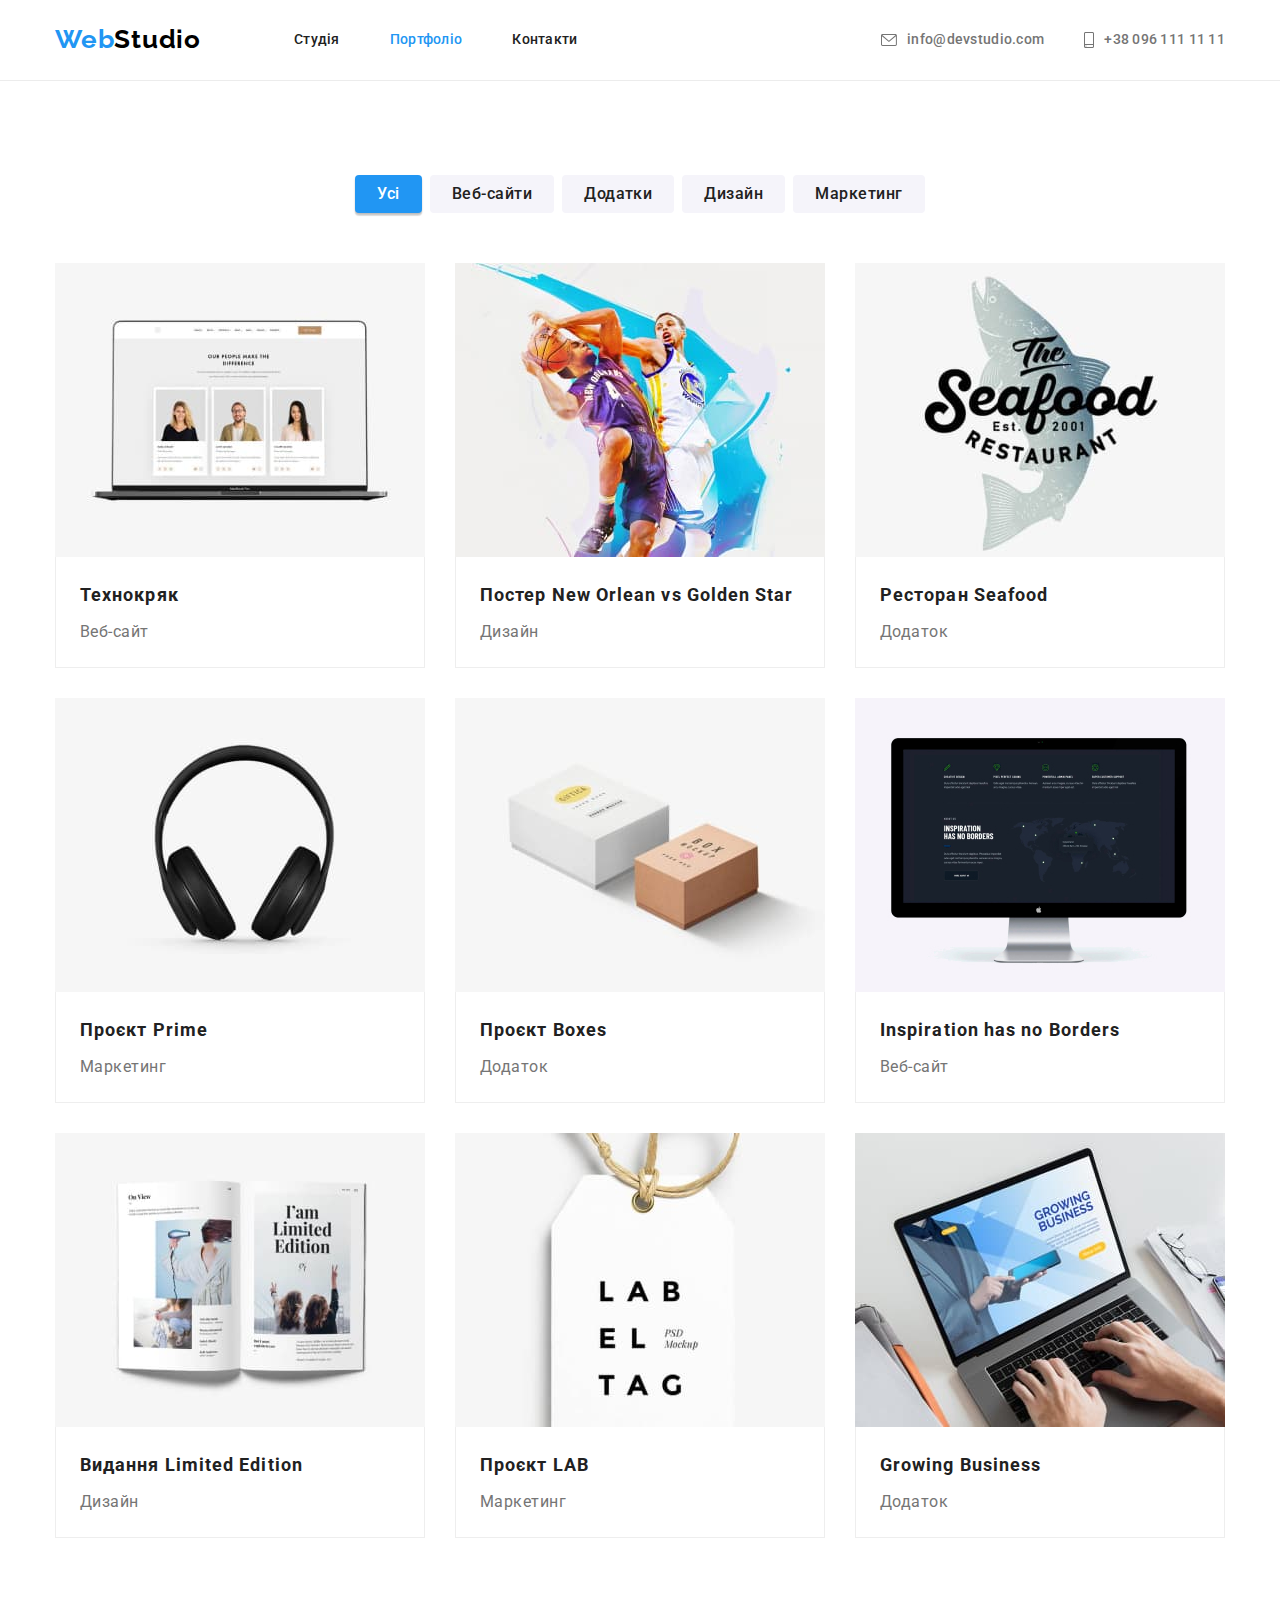
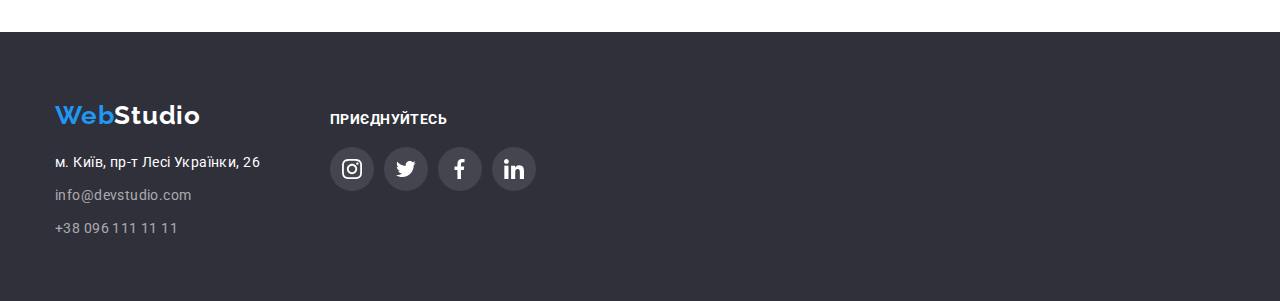
==== portfolio.html @ b42287ae "HM4" ====
<!DOCTYPE html>
<html lang="uk">
<head>
    <meta charset="UTF-8">
    <meta http-equiv="X-UA-Compatible" content="IE=edge">
    <meta name="viewport" content="width=device-width, initial-scale=1.0">
    <title>Portfolio</title>
    <link rel="preconnect" href="https://fonts.googleapis.com">
    <link rel="preconnect" href="https://fonts.gstatic.com" crossorigin>
    <link href="https://fonts.googleapis.com/css2?family=Raleway:wght@700&family=Roboto:wght@400;500;700&display=swap" rel="stylesheet">
    
    <link rel="stylesheet" href="https://cdnjs.cloudflare.com/ajax/libs/modern-normalize/1.1.0/modern-normalize.min.css">
    <link rel="stylesheet" href="./css/styles.css">
</head>
<body>
    <header class="header">
        <div class="container main-nav">
        <a class="logo link" href="#" lang="en">Web<span class="header-logo-second-word">Studio</span></a>
        <nav class="header-nav">
            <ul class="nav-list list">
                <li class="nav-list-item"><a class="nav-list-link link" href="./index.html">Студія</a></li>
                <li class="nav-list-item"><a class="nav-list-link link current" href="#">Портфоліо</a></li>
                <li class="nav-list-item"><a class="nav-list-link link" href="#">Контакти</a></li>
            </ul>
        </nav>

        <ul class="header-contact list">
          <li class="header-email">
            <a class="header-email-link link" href="mailto:info@devstudio.com">
              <svg class="header-contact-icon" width="16" height="12">
                <use href="./images/icons.svg#icon-envelope"></use>
              </svg>
              info@devstudio.com
            </a>
          </li>
          <li class="header-phone">
            <a class="header-phone-link link" href="tel:+380961111111">
              <svg class="header-contact-icon" width="10" height="16">
                <use href="./images/icons.svg#icon-smartphone"></use>
              </svg>
              +38 096 111 11 11
            </a>
          </li>
        </ul>
        </div>
    </header>
    <main class="main">
        <section class="section">
            <div class="container">
                <ul class="proj-filter list">
                    <li class="proj-filter-option"><button class="proj-filter-button button current" type="button">Усі</button></li>
                    <li class="proj-filter-option"><button class="proj-filter-button button" type="button">Веб-сайти</button></li>
                    <li class="proj-filter-option"><button class="proj-filter-button button" type="button">Додатки</button></li>
                    <li class="proj-filter-option"><button class="proj-filter-button button" type="button">Дизайн</button></li>
                    <li class="proj-filter-option"><button class="proj-filter-button button" type="button">Маркетинг</button></li>
                </ul>
                <h1 class="visually-hidden">Проекти</h1>
                <ul class="proj-list list">
                        <li class="proj-list-item">
                            <a class="proj-link link" href="#">
                              <img src="./images/macbook.jpg" width="370px" height="294" alt="Макбук">
                              <div class="proj-card">
                                      <h2 class="proj-title">Технокряк</h2>
                                      <p class="proj-description">Веб-сайт</p>
                              </div>
                            </a>
                        </li>
                        <li class="proj-list-item">
                            <a class="proj-link link" href="#">
                              <img src="./images/basketball.jpg" width="370" height="294" alt="Постер з баскетболістами">
                              <div class="proj-card">
                                      <h2 class="proj-title">Постер New Orlean vs Golden Star</h2>
                                      <p class="proj-description">Дизайн</p>
                              </div>
                            </a>
                        </li>
                        <li class="proj-list-item">
                            <a class="proj-link link" href="#">
                              <img src="./images/restaurant.jpg" width="370" height="294" alt="Лого ресторану">
                              <div class="proj-card">
                                      <h2 class="proj-title">Ресторан Seafood</h2>
                                      <p class="proj-description">Додаток</p>
                              </div>
                            </a>
                        </li>
                        <li class="proj-list-item">
                            <a class="proj-link link" href="#">
                              <img src="./images/headphones.jpg" width="370" height="294" alt="Навушники">
                              <div class="proj-card">
                                      <h2 class="proj-title">Проєкт Prime</h2>
                                      <p class="proj-description">Маркетинг</p>
                              </div>
                            </a>
                        </li>
                        <li class="proj-list-item">
                            <a class="proj-link link" href="#">
                              <img src="./images/box.jpg" width="370" height="294" alt="Дві коробки">
                              <div class="proj-card">
                                      <h2 class="proj-title">Проєкт Boxes</h2>
                                      <p class="proj-description">Додаток</p>
                              </div>
                            </a>
                        </li>
                        <li class="proj-list-item">
                            <a class="proj-link link" href="#">
                              <img src="./images/mac.jpg" width="370" height="294" alt="Мак компʼютер">
                              <div class="proj-card">
                                      <h2 class="proj-title">Inspiration has no Borders</h2>
                                      <p class="proj-description">Веб-сайт</p>
                              </div>
                            </a>
                        </li>
                        <li class="proj-list-item">
                            <a class="proj-link link" href="#">
                              <img src="./images/book.jpg" width="370" height="294" alt="Відкрита книга">
                              <div class="proj-card">
                                      <h2 class="proj-title">Видання Limited Edition</h2>
                                      <p class="proj-description">Дизайн</p>
                              </div>
                            </a>
                        </li>
                        <li class="proj-list-item">
                            <a class="proj-link link" href="#">
                              <img src="./images/tag.jpg" width="370" height="294" alt="ЛАБ тег">
                              <div class="proj-card">
                                  <h2 class="proj-title">Проєкт LAB</h2>
                                  <p class="proj-description">Маркетинг</p>
                              </div>
                            </a>
                        </li>
                        <li class="proj-list-item">
                            <a class="proj-link link" href="#">
                              <img src="./images/work.jpg" width="370" height="294" alt="Людина працює">
                              <div class="proj-card">
                                      <h2 class="proj-title">Growing Business</h2>
                                      <p class="proj-description">Додаток</p>
                              </div>
                            </a>
                        </li>
                </ul>
            </div>
        </section>
    </main>
    <footer class="footer">
        <div class="footer-container container">
          <div class="footer-contacts-container">
            <a class="footer-logo logo link" href="#" lang="en">Web<span class="footer-logo-second-word">Studio</span></a>
            <address class="footer-contacts">
            м. Київ, пр-т Лесі Українки, 26
            <ul class="footer-contacts-list list">
              <li class="contacts-list-item"><a class="footer-email-link link" href="mailto:info@devstudio.com">info@devstudio.com</a></li>
              <li class="contacts-list-item"><a class="footer-phone-link link" href="tel:+380961111111">+38 096 111 11 11</a>
              </li>
            </ul>
          </address>
          </div>
  
        <div class="footer-socials-container">
          <h4 class="footer-socials-text">приєднуйтесь</h4>
          <ul class="footer-socials-list list">
          <li class="footer-socials-item">
            <a href="#" class="footer-socials-link link">
              <svg class="footer-socials-icon" width="20" height="20">
                <use href="./images/icons.svg#icon-instagram"></use>
              </svg>
            </a>
          </li>
          <li class="footer-socials-item">
            <a href="#" class="footer-socials-link link">
              <svg class="footer-socials-icon" width="20" height="20">
                <use href="./images/icons.svg#icon-twitter"></use>
              </svg>
            </a>
          </li>
          <li class="footer-socials-item">
            <a href="#" class="footer-socials-link link">
              <svg class="footer-socials-icon" width="20" height="20">
                <use href="./images/icons.svg#icon-facebook"></use>
              </svg>
            </a>
          </li>
          <li class="footer-socials-item">
            <a href="#" class="footer-socials-link link">
              <svg class="footer-socials-icon" width="20" height="20">
                <use href="./images/icons.svg#icon-linkedin"></use>
              </svg>
            </a>
          </li>
          </ul>
        </div>
      </div>
      </footer>
</body>
</html>
---- css/styles.css ----
:root {
    --primary-font-family: 'Roboto', sans-serif;
    --secondary-font-family: 'Raleway', sans-serif;

    --primary-text-color-theme-dark: #FFFFFF;
    --secondary-text-color-theme-dark: rgba(255, 255, 255, 0.6);
    --primary-text-color-theme-light: #212121;
    --secondary-text-color-theme-light: #757575;

    --dark-background-section-color: #2F303A;
    --light-background-section-color: #F5F4FA;
    --white-background-section-color: #FFFFFF;
    --accent-color: #2196F3;

    --secondary-logo-color-header: #000000;
    --secondary-logo-color-footer: #FFFFFF;

    --button-background-color: #F5F4FA;
    --button-text-color: #212121;
    --button-text-hover-color: #FFFFFF;
    --blue-button-hover-color: #188CE8;

    --main-border-color: #ECECEC;
    --card-border-color: #EEEEEE;

    --icons-fill-light-background: #AFB1B8;
    --icons-light-background:  #F5F4FA;
    --icons-dark-background: rgba(255, 255, 255, 0.1);
    --icons-fill-dark-background: #FFFFFF;

}

body {
    font-family: var(--primary-font-family);
    color: var(--primary-text-color-theme-light);
    background-color: #FFFFFF;
}

/* ------------------- utilities ----------------*/
.list {
    list-style: none;
}

.link {
    text-decoration: none;
}

ul {
    padding-inline-start: 0px;
    margin-top: 0px;
    margin-bottom: 0px;
}

.button {
    border-width: 0px;

    cursor: pointer;
}

h1, h2, h3, p {
    margin: 0px;
}

img {
    display: block;
    max-width: 100%;
    height: auto;
}

address {
    font-style: normal;
}

.container {
    width: 1200px;
    padding-right: 15px;
    padding-left: 15px;
    margin-right: auto;
    margin-left: auto;
}
/* ------------------- utilities ----------------*/



/* ======================================Studio========================================== */
/* ================ start components ================ */
.visually-hidden {
    position: absolute;
    white-space: nowrap;
    width: 1px;
    height: 1px;
    overflow: hidden;
    border: 0;
    padding: 0;
    clip: rect(0 0 0 0);
    clip-path: inset(50%);
    margin: -1px;
}

/* logo */
.logo {
    display: inline-block;

    font-family: var(--secondary-font-family);
    font-weight: 700;
    font-size: 26px;
    line-height: 1.2;
    letter-spacing: 0.03em;
    color: var(--accent-color);
}

.header-logo-second-word {
    color: var(--secondary-logo-color-header);
}

.footer-logo-second-word {
    color: var(--secondary-logo-color-footer);
}

header .logo {
    margin-right: 93px;
}

/* header */
.header-email-link,
.header-phone-link {
    display: flex;
    align-items: center;
    font-weight: 500;
    font-size: 14px;
    line-height: 1.14;
    letter-spacing: 0.02em;
    color: var(--secondary-text-color-theme-light);
}

.header-email-link:hover,
.header-email-link:focus,
.header-phone-link:hover,
.header-phone-link:focus {
    color: var(--accent-color);
}

.nav-list-link.current {
    color: var(--accent-color);
}

/* features section */
.features-item-title {
    margin-bottom: 10px;

    font-weight: 700;
    font-size: 14px;
    line-height: 1.14;
    letter-spacing: 0.03em;
    text-transform: uppercase;
    color: var(--primary-text-color-theme-light);
}

.features-item-desc {
    font-size: 14px;
    line-height: 1.71;
    letter-spacing: 0.03em;
    color: var(--secondary-text-color-theme-light);
}

/* team section */
.team-list-item {
    background-color: #FFFFFF;
    box-shadow: 0px 1px 3px rgba(0, 0, 0, 0.12), 0px 1px 1px rgba(0, 0, 0, 0.14), 0px 2px 1px rgba(0, 0, 0, 0.2);
    border-radius: 0px 0px 4px 4px;
}

.team-list-item:not(:last-child) {
    margin-right: 30px;
}

.team-item-title {
    margin-bottom: 10px;

    font-weight: 500;
    font-size: 16px;
    line-height: 1.20;
    text-align: center;
    letter-spacing: 0.03em;
    color: var(--primary-text-color-theme-light);
}

.team-item-desc {
    margin-bottom: 16px;

    font-size: 16px;
    line-height: 1.20;
    text-align: center;
    letter-spacing: 0.03em;
    color: var(--secondary-text-color-theme-light);
}

.social-list {
    display: flex;
    justify-content: center;
}

.social-list-item:not(:last-child) {
    margin-right: 10px;
}

.social-list-icon {
    fill: var(--icons-fill-light-background);
}

.social-list-link {
    display: flex;
    align-items: center;
    justify-content: center;
    width: 44px;
    height: 44px;
    border-radius: 50%;
}

.social-list-link:hover, 
.social-list-link:focus {
    background-color: var(--accent-color);
}

.social-list-link:hover .social-list-icon,
.social-list-link:focus .social-list-icon {
    fill: #FFFFFF;
}

/* clients section */
.clients-list {
    display: flex;
    justify-content: center;
}

.clients-link {
    display: flex;
    align-items: center;
    justify-content: center;
    width: 170px;
    height: 92px;

    border: 1px solid var(--icons-fill-light-background);
    border-radius: 4px;
}

.clients-list-item:not(:last-child) {
    margin-right: 30px;
}

.clients-icon {
    fill: var(--icons-fill-light-background);
}

.clients-link:hover,
.clients-link:focus {
    border-color: var(--accent-color);
}

.clients-link:hover .clients-icon,
.clients-link:focus .clients-icon {
    fill: var(--accent-color);
}
/* ================ end components ================ */



/* ================= start header ================= */
.nav-list-link {
    display: block;
    padding-top: 32px;
    padding-bottom: 32px;

    font-weight: 500;
    font-size: 14px;
    line-height: 1.14;
    letter-spacing: 0.02em;
    color: var(--primary-text-color-theme-light);
}

.nav-list-link:hover, 
.nav-list-link:focus {
    color: var(--accent-color);
}

.header {
    border-bottom: 1px solid var(--main-border-color);
}

.main-nav {
    display: flex;
    align-items: center;
}

.nav-list, .header-contact {
    display: flex;
}

.header-contact {
    margin-left: auto;
}

.nav-list .nav-list-item:not(:last-child) {
    margin-right: 50px;
}

.header-contact .header-email, .header-phone:not(:last-child) {
    margin-right: 40px;
}

.header-contact-icon {
    margin-right: 10px;
    fill: currentColor;
}
/* ================= end header ================= */




/* ================ start main ================ */
.section {
    padding: 94px 0;
}

.hero-section {
    margin: auto;
    padding-top: 200px;
    padding-bottom: 200px;
    text-align: center;

    background-image: linear-gradient(rgba(47, 48, 58, 0.4),rgba(47, 48, 58, 0.4)), url(../images/backgroundimg.jpg);
    max-width: 1600px;
    background-size: cover;
    background-color: #C4C4C4;
}

.hero-title {
    width: 696px;
    margin: 0 auto;
    margin-bottom: 30px;

    font-weight: 900;
    font-size: 44px;
    line-height: 1.36;
    letter-spacing: 0.06em;
    text-transform: uppercase;
    color: var(--primary-text-color-theme-dark);
}

.order-service-button {
    text-align: center;
    padding: 10px 24px;
    margin: 0px;
    min-width: 200px;

    font-family: inherit;
    font-weight: 700;
    font-size: 16px;
    line-height: 1.88;
    text-align: center;
    letter-spacing: 0.06em;
    color: var(--button-text-hover-color);
    background: var(--accent-color);
    border-radius: 4px;
    box-shadow: 0px 4px 4px rgba(0, 0, 0, 0.15);
}

.order-service-button:hover,
.order-service-button:focus {
    background: var(--blue-button-hover-color);
    box-shadow: 0px 4px 4px rgba(0, 0, 0, 0.15);
}

.section-title {
    margin-bottom: 50px;

    font-weight: 700;
    font-size: 36px;
    line-height: 1.17;
    text-align: center;
    letter-spacing: 0.03em;
    color: var(--primary-text-color-theme-light);
}

/* features section */
.features-list {
    display: flex;
}

.features-list-item{
    width: 270px;
}

.features-list-item:not(:last-child) {
    margin-right: 30px;
}

.features-icon-container {
    display: flex;
    align-items:center;
    justify-content: center;
    height: 120px;
    margin-bottom: 30px;

    background-color: var(--icons-light-background);
    border-radius: 4px;
}

.features-icon {
    background-color: var(--light-background-section-color);
}


.studio-work-section {
    padding-top: 0px;
}

.work-list {
    display: flex;
}

.work-list-item:not(:last-child) {
    margin-right: 30px;
}

/* team section */
.team-section {
    background-color: var(--light-background-section-color);
}

.team-list-img {
    display: flex;
}

.team-card {
    padding-top: 30px;
    padding-bottom: 30px;
}
/* ================ end main ================ */


/* ================ start footer ================ */
.footer-contacts {
    font-size: 14px;
    line-height: 1.71;
    letter-spacing: 0.03em;
    color: var(--primary-text-color-theme-dark);
}

.footer-email-link {
    color: var(--secondary-text-color-theme-dark);
}

.footer-email-link:hover,
.footer-email-link:focus {
    color: var(--accent-color);
}

.footer-phone-link {
    color: var(--secondary-text-color-theme-dark);
}

.footer-phone-link:hover,
.footer-phone-link:focus {
    color: var(--accent-color);
}

.footer {
    background-color: var(--dark-background-section-color);
}

.footer {
    padding-top: 60px;
    padding-bottom: 60px;
}

.footer .logo {
    margin-bottom: 20px;
}

.footer-contacts-list {
    padding-left: 0px;
}

.contacts-list-item:not(:last-child) {
    margin-bottom: 9px;
}

.contacts-list-item:nth-child(1) {
    margin-top: 9px;
}

.footer-socials-list {
    display: flex;
}

.footer-socials-link {
    display: flex;
    width: 44px;
    height: 44px;
    border-radius: 50%;
    background-color: var(--icons-dark-background);
}

.footer-socials-link:hover,
.footer-socials-link:focus {
    background-color: var(--accent-color);
}

.footer-socials-icon {
    margin: auto;
    fill: var(--icons-fill-dark-background);
}

.footer-socials-text {
    margin-bottom: 20px;

    font-family: inherit;
    font-style: normal;
    font-weight: 700;
    font-size: 14px;
    line-height: 16px;
    letter-spacing: 0.03em;
    text-transform: uppercase;
    color: var(--primary-text-color-theme-dark);
}

.footer-socials-item:not(:last-child) {
    margin-right: 10px;
}

.footer-container {
    display: flex;
    align-items: baseline;
}

.footer-contacts-container {
    margin-right: 70px;
}
/* ================ end footer ================ */







/* ======================================Portfolio========================================== */
/* ================ start components ================ */
.proj-filter-button {
    padding: 6px 22px;

    font-family: inherit;
    font-weight: 500;
    font-size: 16px;
    line-height: 1.62;
    text-align: center;
    letter-spacing: 0.03em;
    background: var(--button-background-color);
    border-color: var(--button-background-color);
    border-radius: 4px;
    border-style: none;
    color: var(--button-text-color);
}

.proj-filter-button:hover, 
.proj-filter-button:focus {
    background: var(--accent-color);
    box-shadow: 0px 3px 1px rgba(0, 0, 0, 0.1), 0px 1px 2px rgba(0, 0, 0, 0.08), 0px 2px 2px rgba(0, 0, 0, 0.12);
    color: var(--button-text-hover-color);
}

.proj-filter-button.current {
    color: var(--button-text-hover-color);
    background-color: var(--accent-color);
    box-shadow: 0px 3px 1px rgba(0, 0, 0, 0.1), 0px 1px 2px rgba(0, 0, 0, 0.08), 0px 2px 2px rgba(0, 0, 0, 0.12);
}

.proj-filter-option:not(:last-child) {
    margin-right: 8px;
}

/* project cards */
.proj-list-item {
    margin-right: 30px;
    margin-bottom: 30px;
    background: #FFFFFF;
}

.proj-list-item:nth-child(3n) {
    margin-right: 0px;
}

.proj-list-item:nth-last-child(-n + 3) {
    margin-bottom: 0px;
}

.proj-link {
    display: block;
}

.proj-link:hover,
.proj-link:focus {
    box-shadow: 0px 1px 1px rgba(0, 0, 0, 0.12), 0px 4px 4px rgba(0, 0, 0, 0.06), 1px 4px 6px rgba(0, 0, 0, 0.16);
}

.proj-card {
    padding: 20px 24px 20px 24px;
    border-right: 1px solid var(--card-border-color);
    border-left: 1px solid var(--card-border-color);
    border-bottom: 1px solid var(--card-border-color);
}

.proj-title {
    margin-bottom: 4px;

    font-weight: 700;
    font-size: 18px;
    line-height: 2;
    letter-spacing: 0.06em;
    color: var(--primary-text-color-theme-light);
}

.proj-description {
    font-size: 16px;
    line-height: 1.88;
    letter-spacing: 0.03em;
    color: var(--secondary-text-color-theme-light);
}
/* ================ end components ================ */


/* ================ start main ================ */
.proj-filter {
    display: flex;
    justify-content: center;
    margin-bottom: 50px;
}

.proj-list {
    display: flex;
    flex-wrap: wrap;
}
/* ================= end main ================= */
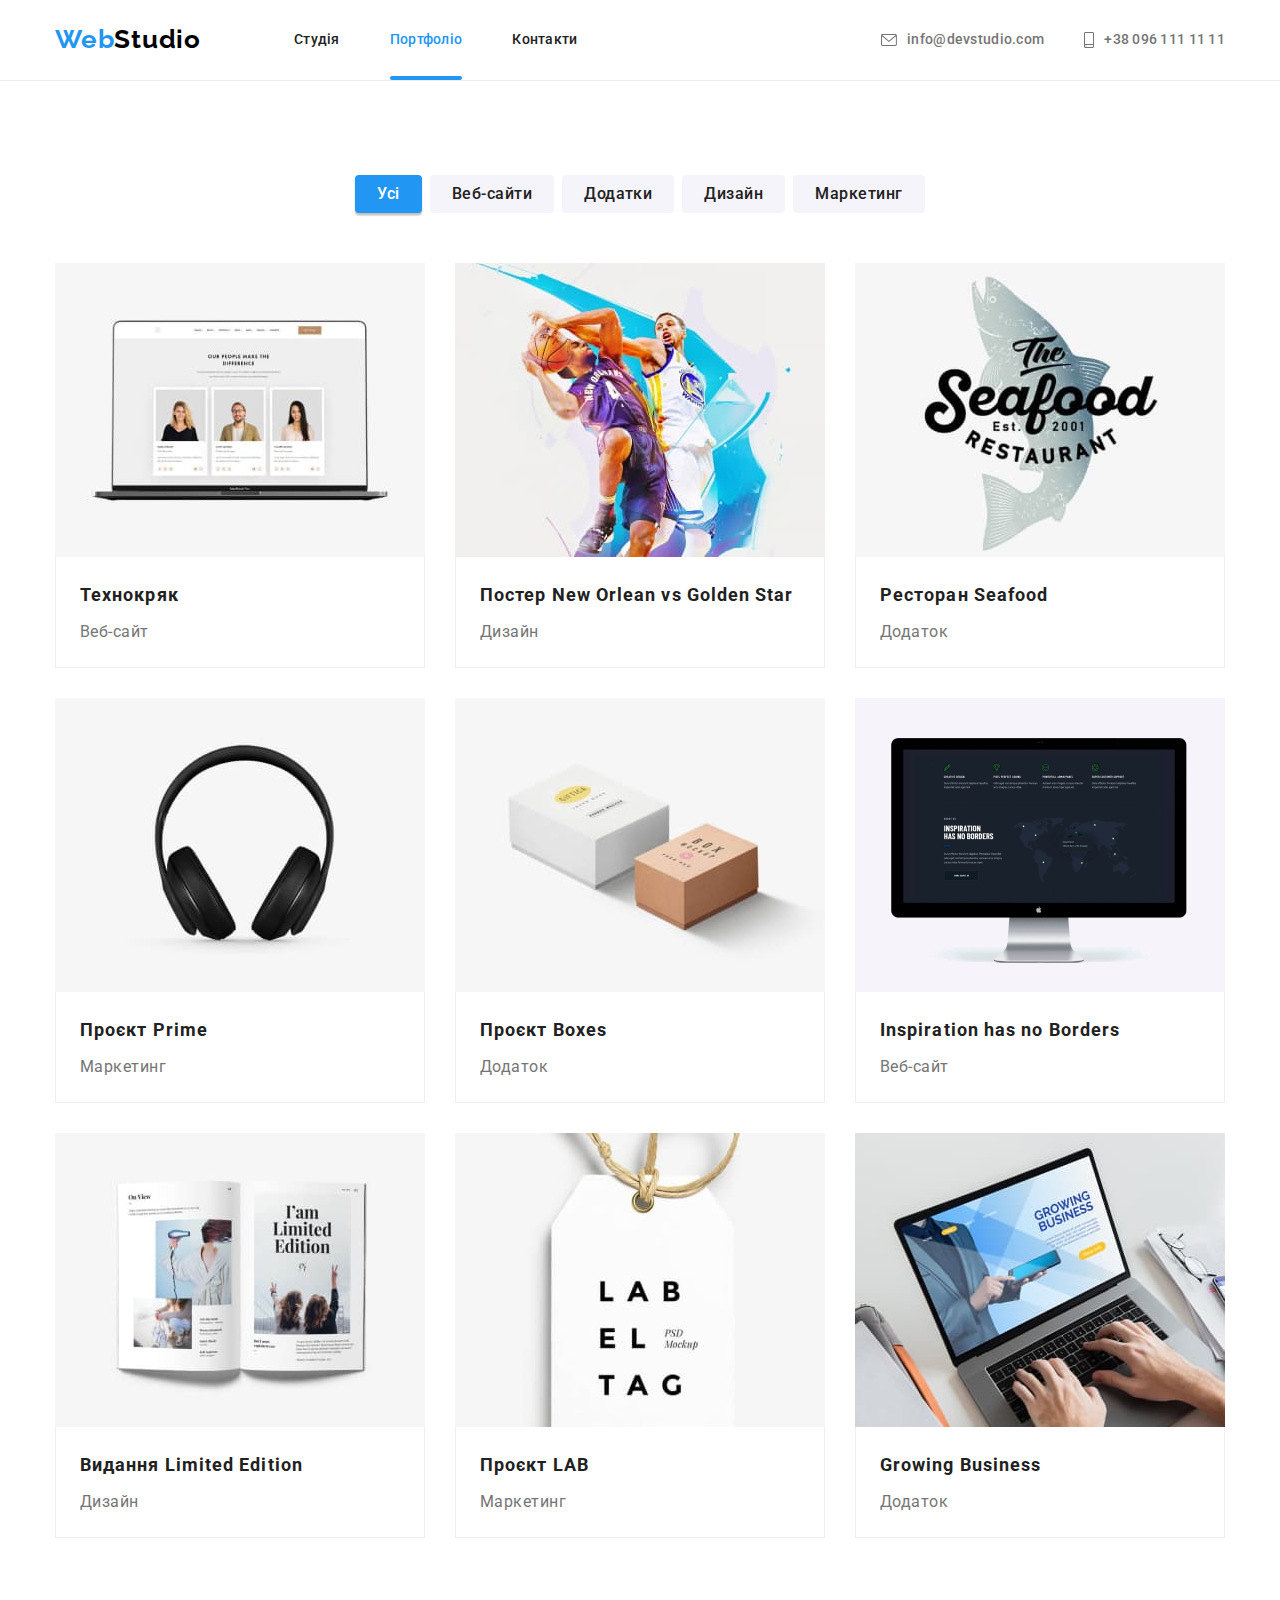
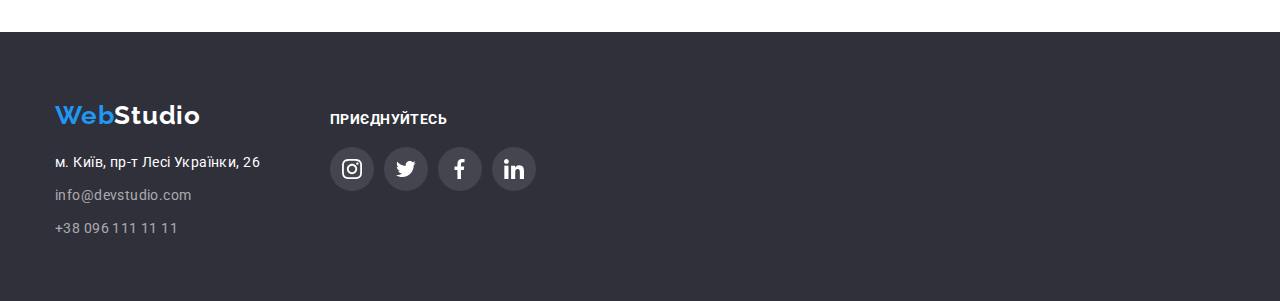
==== commit 89c59a39: "project cards animation" ====
--- a/portfolio.html
+++ b/portfolio.html
@@ -58,10 +58,19 @@
                 <ul class="proj-list list">
                         <li class="proj-list-item">
                             <a class="proj-link link" href="#">
-                              <img src="./images/macbook.jpg" width="370px" height="294" alt="Макбук">
-                              <div class="proj-card">
-                                      <h2 class="proj-title">Технокряк</h2>
-                                      <p class="proj-description">Веб-сайт</p>
+                              <div class="proj-thumb">
+                                <img src="./images/macbook.jpg" width="370px" height="294" alt="Макбук">
+                                <div class="proj-overlay">
+                                  Ресурс пропонує комплексні пропозиції з різним рівнем функціоналу та сервісів. Все це дозволить відвідувачу отримати вичерпні відомості про компанію чи приватну особу.
+                                </div>
+                                <!-- <p class="proj-thumb-text">
+                                  Ресурс пропонує комплексні пропозиції з різним рівнем функціоналу та сервісів. Все це дозволить відвідувачу отримати вичерпні відомості про компанію чи приватну особу.
+                                </p> -->
+                              </div>
+                              
+                              <div class="proj-card">
+                                <h2 class="proj-title">Технокряк</h2>
+                                <p class="proj-description">Веб-сайт</p>
                               </div>
                             </a>
                         </li>
--- a/css/styles.css
+++ b/css/styles.css
@@ -28,6 +28,8 @@
     --icons-dark-background: rgba(255, 255, 255, 0.1);
     --icons-fill-dark-background: #FFFFFF;
 
+    --transition-animation: 250ms cubic-bezier(0.4, 0, 0.2, 1);
+    --hover-overlay: rgba(33, 150, 243, 0.9);
 }
 
 body {
@@ -131,6 +133,8 @@
     line-height: 1.14;
     letter-spacing: 0.02em;
     color: var(--secondary-text-color-theme-light);
+
+    transition: color var(--transition-animation);
 }
 
 .header-email-link:hover,
@@ -141,7 +145,23 @@
 }
 
 .nav-list-link.current {
+    position: relative; 
+
     color: var(--accent-color);
+}
+
+.nav-list-link.current::after {
+    content: '';
+
+    position: absolute;
+    left: 0;
+    bottom: 0;
+
+    display: block;
+    width: 100%;
+    height: 4px;
+    border-radius: 2px;
+    background-color: var(--accent-color);
 }
 
 /* features section */
@@ -204,10 +224,6 @@
     margin-right: 10px;
 }
 
-.social-list-icon {
-    fill: var(--icons-fill-light-background);
-}
-
 .social-list-link {
     display: flex;
     align-items: center;
@@ -215,6 +231,8 @@
     width: 44px;
     height: 44px;
     border-radius: 50%;
+
+    transition: background-color var(--transition-animation);
 }
 
 .social-list-link:hover, 
@@ -222,6 +240,12 @@
     background-color: var(--accent-color);
 }
 
+.social-list-icon {
+    fill: var(--icons-fill-light-background);
+
+    transition: fill var(--transition-animation);
+}
+
 .social-list-link:hover .social-list-icon,
 .social-list-link:focus .social-list-icon {
     fill: #FFFFFF;
@@ -231,6 +255,10 @@
 .clients-list {
     display: flex;
     justify-content: center;
+}
+
+.clients-list-item:not(:last-child) {
+    margin-right: 30px;
 }
 
 .clients-link {
@@ -242,19 +270,19 @@
 
     border: 1px solid var(--icons-fill-light-background);
     border-radius: 4px;
-}
-
-.clients-list-item:not(:last-child) {
-    margin-right: 30px;
-}
-
-.clients-icon {
-    fill: var(--icons-fill-light-background);
+
+    transition: border-color var(--transition-animation);
 }
 
 .clients-link:hover,
 .clients-link:focus {
     border-color: var(--accent-color);
+}
+
+.clients-icon {
+    fill: var(--icons-fill-light-background);
+
+    transition: fill var(--transition-animation);
 }
 
 .clients-link:hover .clients-icon,
@@ -276,6 +304,8 @@
     line-height: 1.14;
     letter-spacing: 0.02em;
     color: var(--primary-text-color-theme-light);
+
+    transition: color var(--transition-animation);
 }
 
 .nav-list-link:hover, 
@@ -360,14 +390,16 @@
     text-align: center;
     letter-spacing: 0.06em;
     color: var(--button-text-hover-color);
-    background: var(--accent-color);
+    background-color: var(--accent-color);
     border-radius: 4px;
     box-shadow: 0px 4px 4px rgba(0, 0, 0, 0.15);
+
+    transition: background-color var(--transition-animation), box-shadow var(--transition-animation);
 }
 
 .order-service-button:hover,
 .order-service-button:focus {
-    background: var(--blue-button-hover-color);
+    background-color: var(--blue-button-hover-color);
     box-shadow: 0px 4px 4px rgba(0, 0, 0, 0.15);
 }
 
@@ -423,6 +455,31 @@
     margin-right: 30px;
 }
 
+.work-list-item {
+    position: relative;
+}
+
+.work-item-text {
+    position: absolute;
+
+    bottom: 0;
+    background-color: rgba(47, 48, 58, 0.8);
+    width: 100%;
+    padding-top: 27px;
+    padding-bottom: 27px;
+}
+
+.work-text {
+    display: flex;
+    justify-content: center;
+
+    color: var(--primary-text-color-theme-dark);
+    font-size: 14px;
+    font-weight: 700;
+    letter-spacing: 0.03em;
+    text-transform: uppercase;
+}
+
 /* team section */
 .team-section {
     background-color: var(--light-background-section-color);
@@ -449,6 +506,8 @@
 
 .footer-email-link {
     color: var(--secondary-text-color-theme-dark);
+    
+    transition: color var(--transition-animation);
 }
 
 .footer-email-link:hover,
@@ -458,6 +517,8 @@
 
 .footer-phone-link {
     color: var(--secondary-text-color-theme-dark);
+
+    transition: color var(--transition-animation);
 }
 
 .footer-phone-link:hover,
@@ -500,6 +561,8 @@
     height: 44px;
     border-radius: 50%;
     background-color: var(--icons-dark-background);
+
+    transition: background-color var(--transition-animation);
 }
 
 .footer-socials-link:hover,
@@ -556,16 +619,18 @@
     line-height: 1.62;
     text-align: center;
     letter-spacing: 0.03em;
-    background: var(--button-background-color);
+    background-color: var(--button-background-color);
     border-color: var(--button-background-color);
     border-radius: 4px;
     border-style: none;
     color: var(--button-text-color);
+
+    transition: background-color var(--transition-animation), color var(--transition-animation), box-shadow var(--transition-animation);
 }
 
 .proj-filter-button:hover, 
 .proj-filter-button:focus {
-    background: var(--accent-color);
+    background-color: var(--accent-color);
     box-shadow: 0px 3px 1px rgba(0, 0, 0, 0.1), 0px 1px 2px rgba(0, 0, 0, 0.08), 0px 2px 2px rgba(0, 0, 0, 0.12);
     color: var(--button-text-hover-color);
 }
@@ -597,11 +662,60 @@
 
 .proj-link {
     display: block;
+
+    transition: box-shadow var(--transition-animation);
 }
 
 .proj-link:hover,
 .proj-link:focus {
     box-shadow: 0px 1px 1px rgba(0, 0, 0, 0.12), 0px 4px 4px rgba(0, 0, 0, 0.06), 1px 4px 6px rgba(0, 0, 0, 0.16);
+}
+
+.proj-thumb {
+    position: relative;
+
+    overflow: hidden;
+}
+
+.proj-thumb::before {
+    content: '';
+
+    position: absolute;
+    bottom: 0;
+    right: 0;
+    display: inline-block;
+    width: 100%;
+    height: 100%;
+
+    transform: translateY(100%);
+    transition: transform var(--transition-animation);
+
+    background-color: var(--hover-overlay);
+}
+
+.proj-link:hover .proj-thumb::before {
+    transform: translateY(0%);
+}
+
+.proj-overlay {
+    position: absolute;
+    bottom: 0;
+    right: 0;
+    width: 100%;
+    height: 100%;
+    padding: 63px 24px;
+
+    font-size: 18px;
+    line-height: 1.56;
+    letter-spacing: 0.03em;
+    color: var(--primary-text-color-theme-dark);
+
+    transform: translateY(100%);
+    transition: transform var(--transition-animation);
+}
+
+.proj-link:hover .proj-overlay {
+    transform: translateY(0%);
 }
 
 .proj-card {
